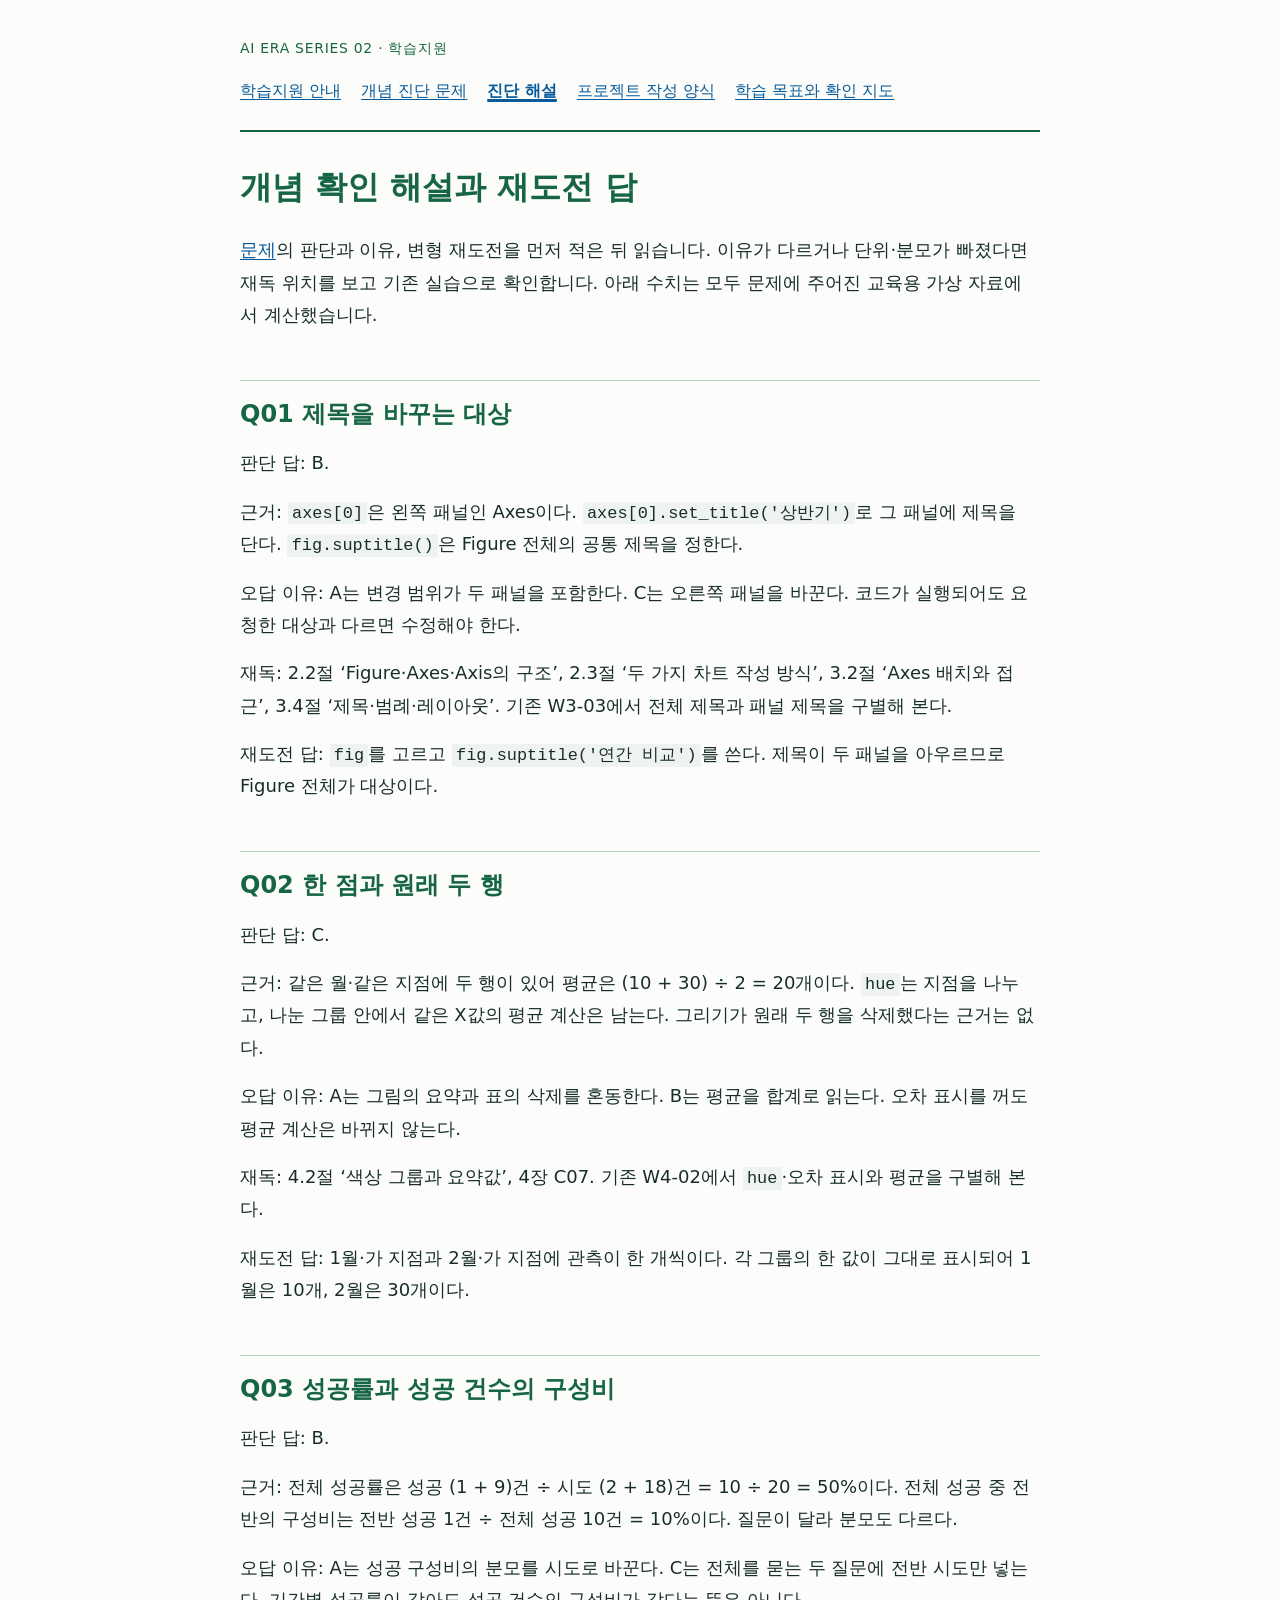
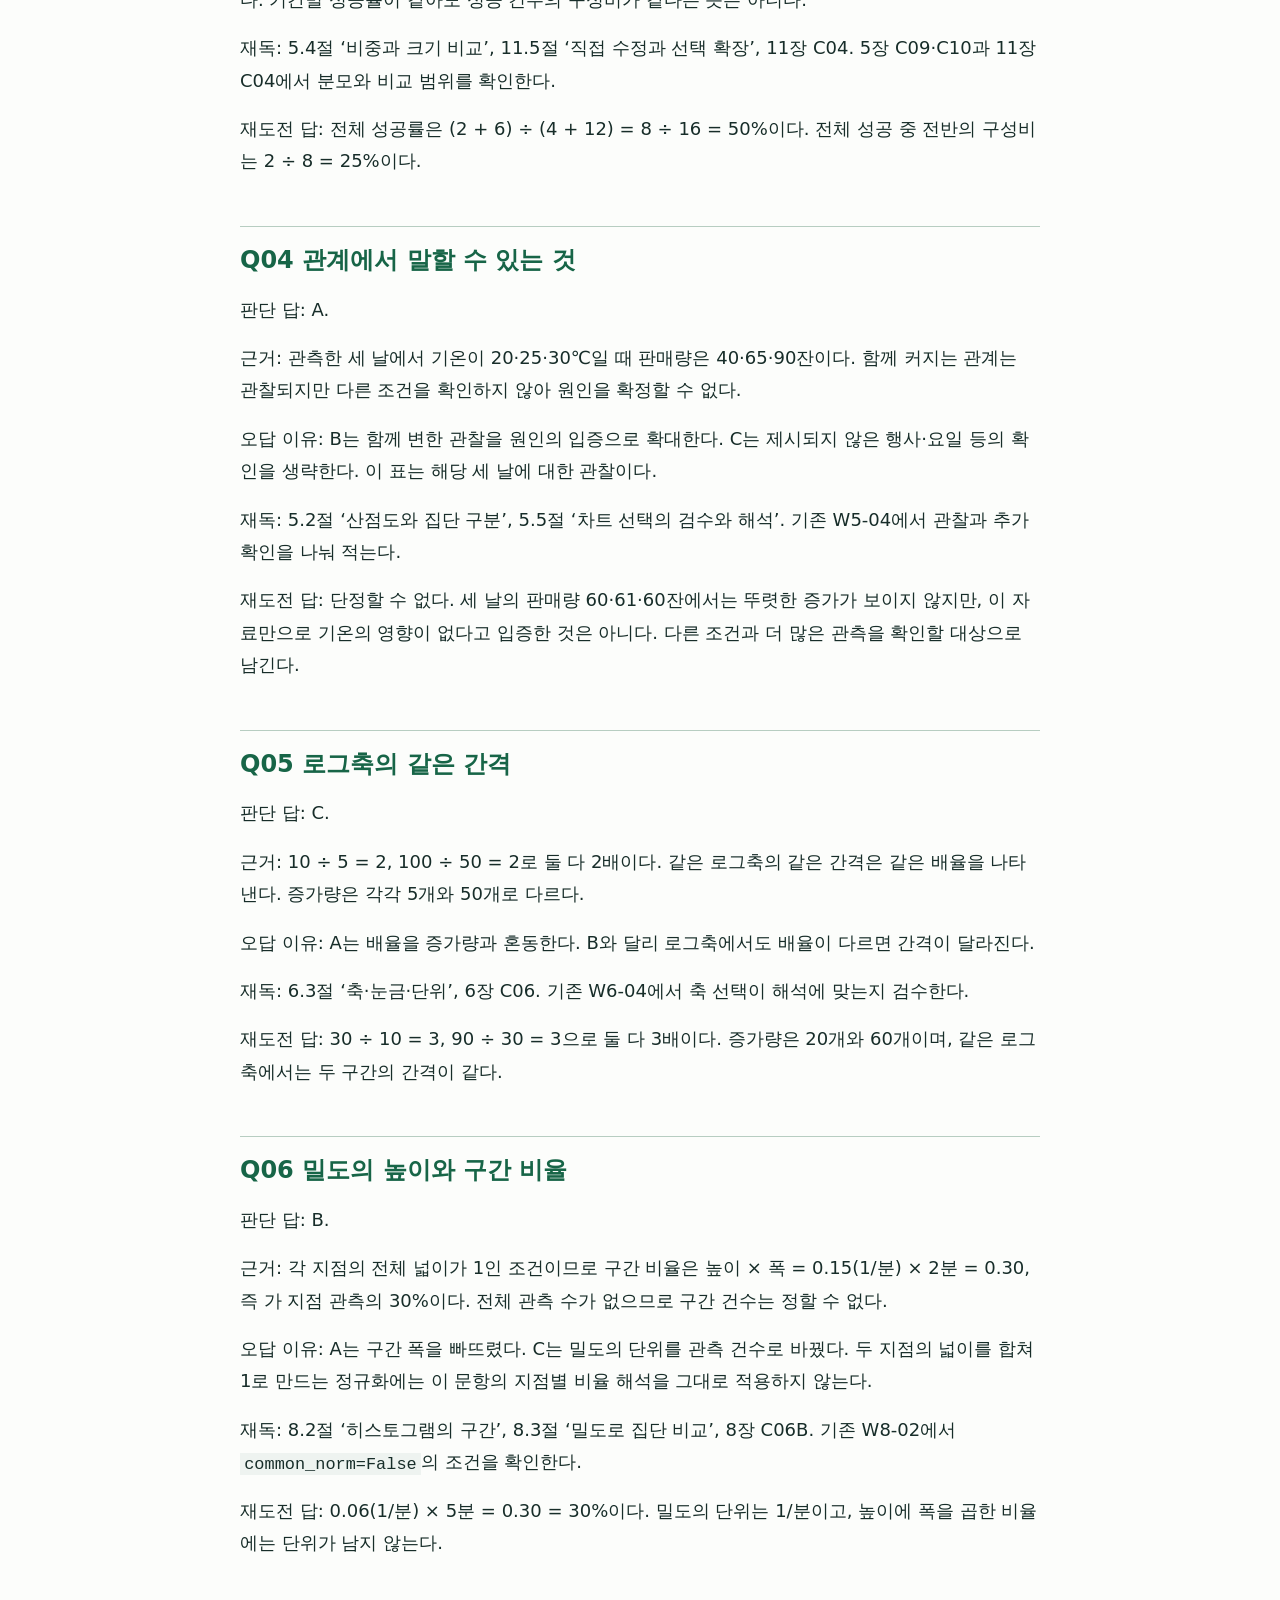
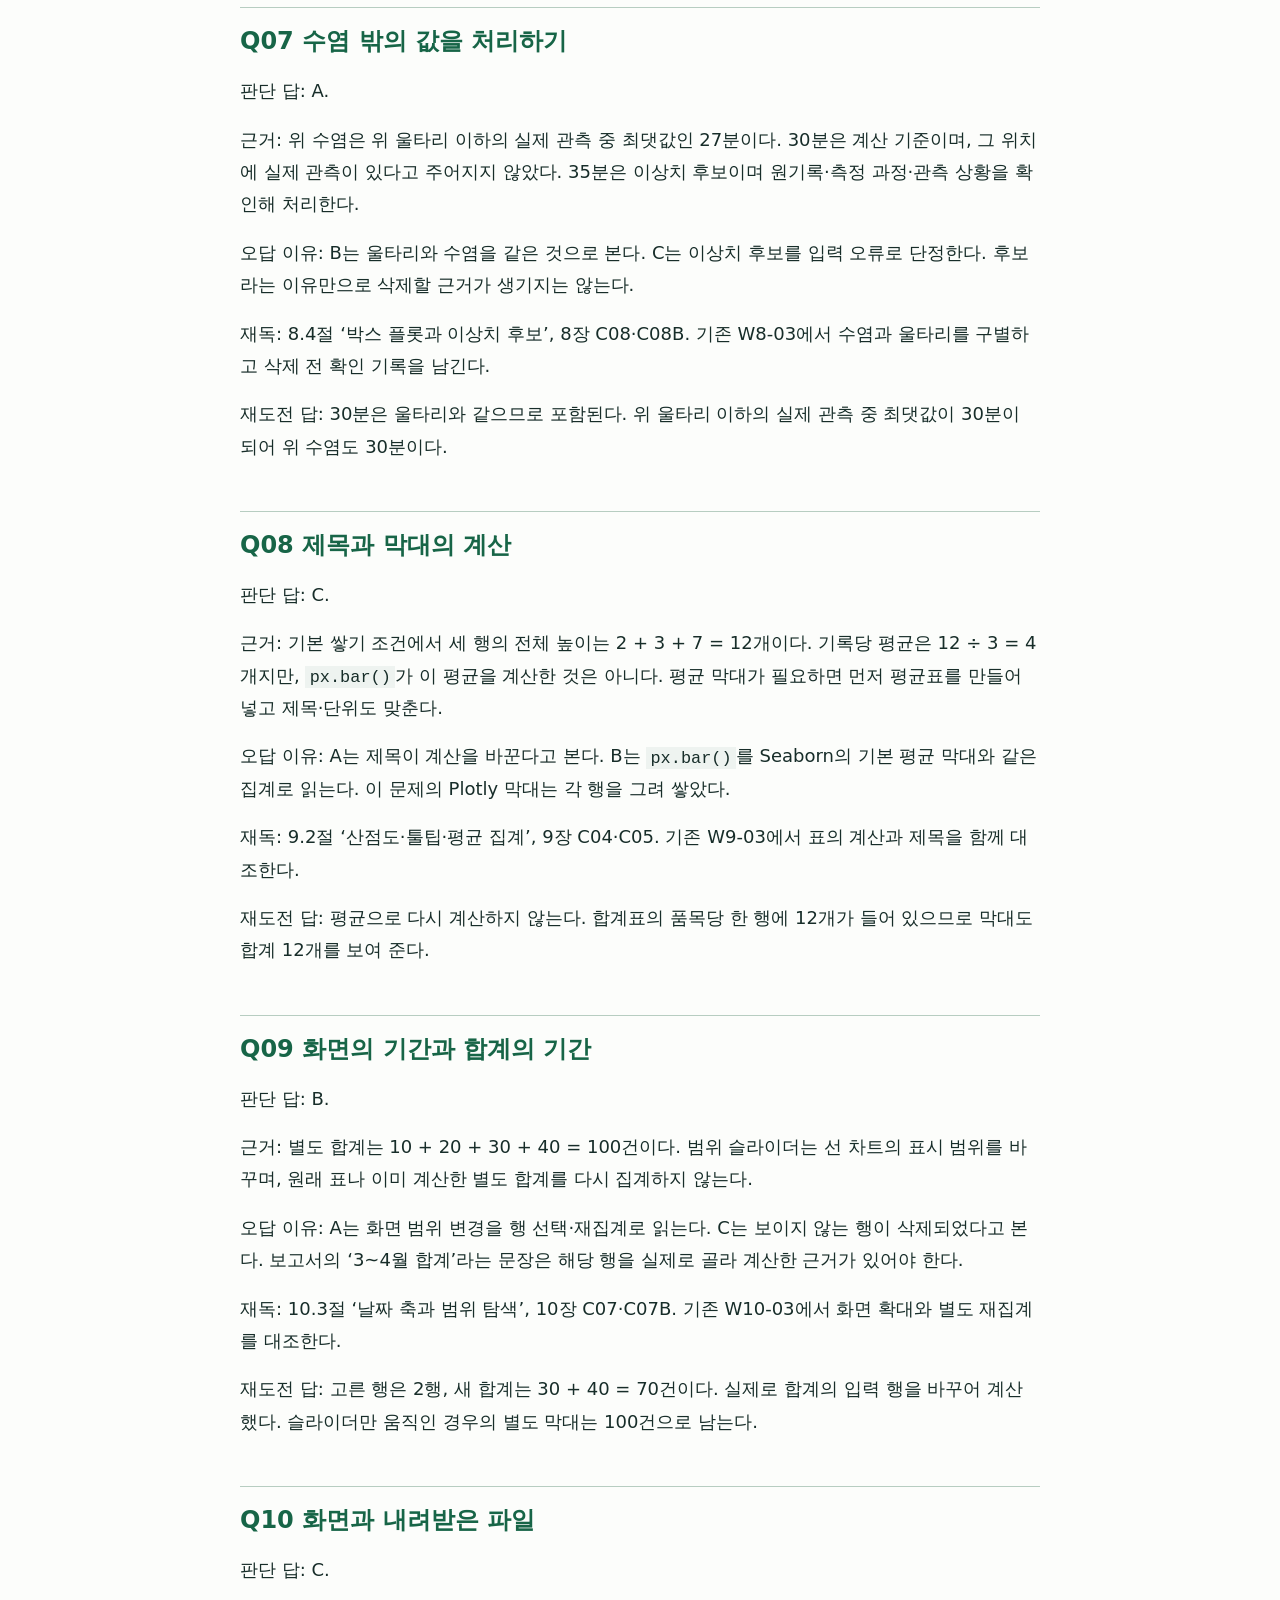
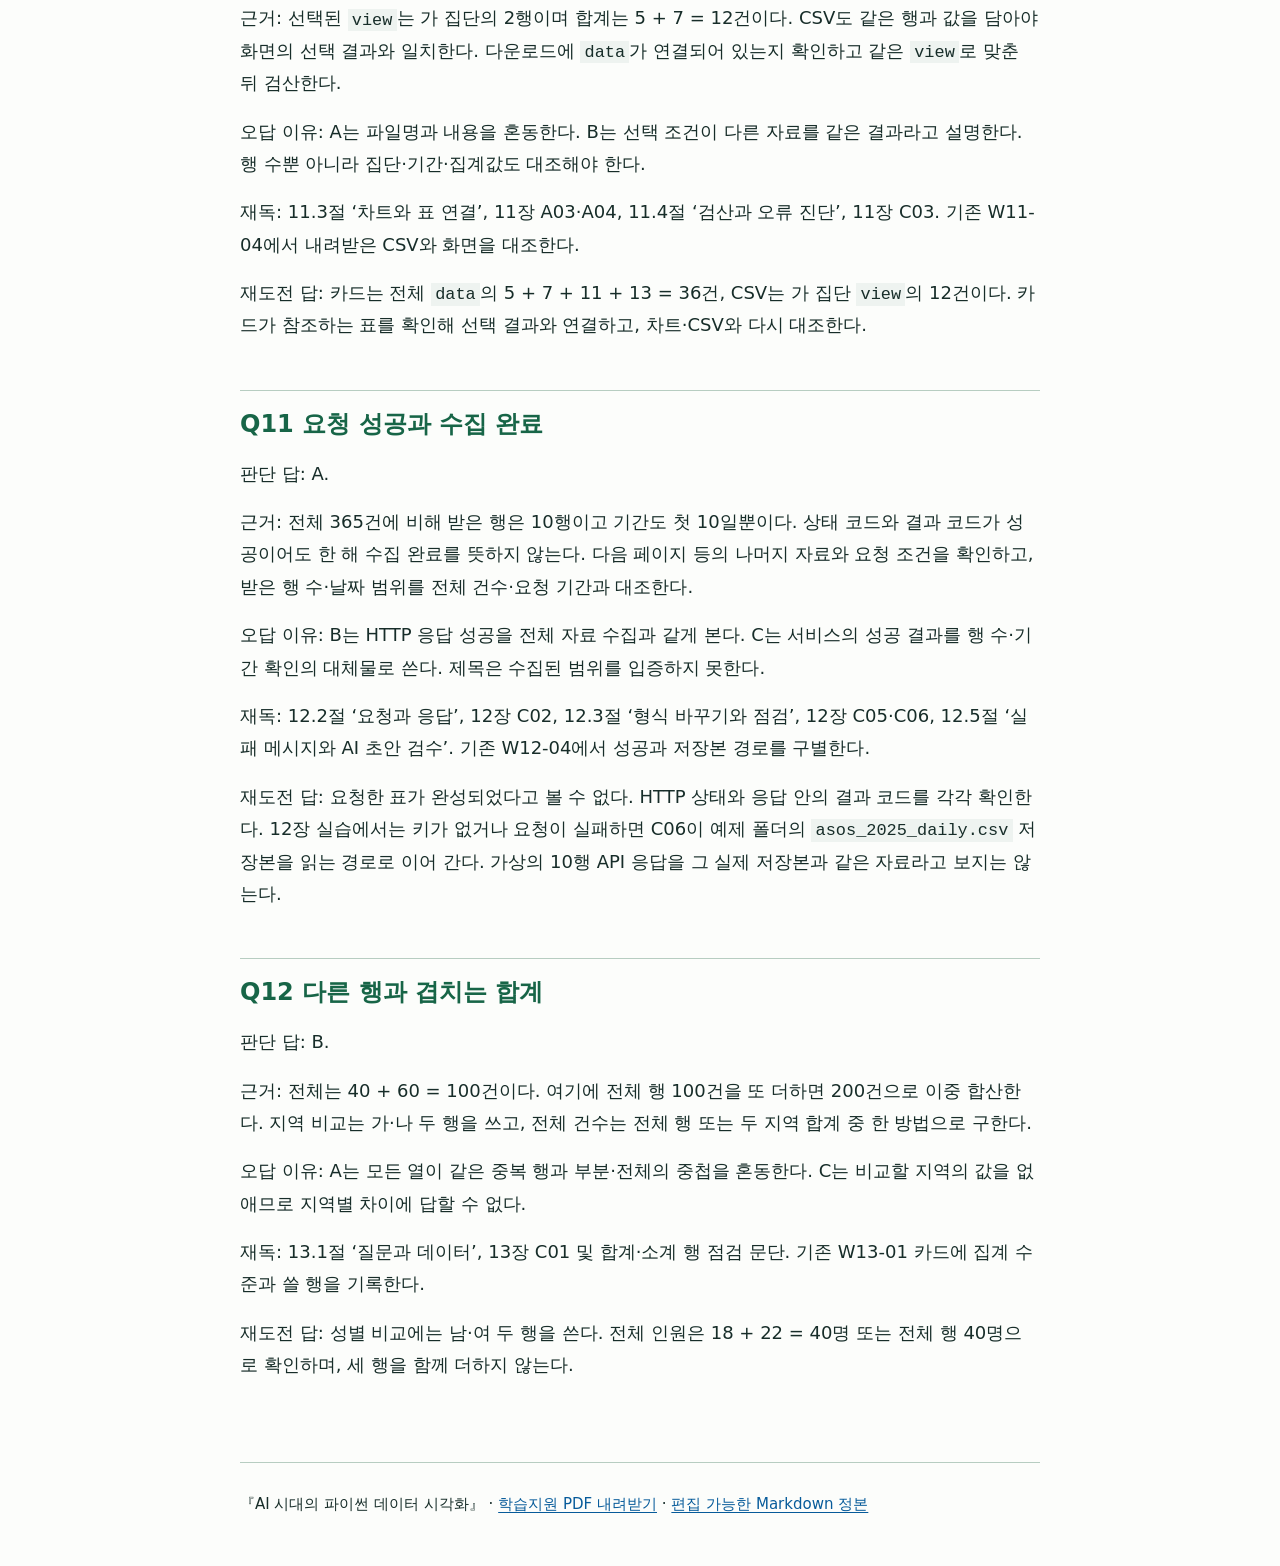
==== learning-support/answers.html @ 8253a382 "Update examples for 13 chapters and learning support" ====
<!doctype html>
<html lang="ko"><head><meta charset="utf-8"><meta name="viewport" content="width=device-width, initial-scale=1">
<title>개념 확인 해설과 재도전 답 | 파이썬 데이터 시각화 학습지원</title><link rel="stylesheet" href="support.css"></head>
<body><a class="skip" href="#main">본문으로 건너뛰기</a><header><p class="series">AI ERA SERIES 02 · 학습지원</p>
<nav aria-label="학습지원 자료"><a href="README.html">학습지원 안내</a>
<a href="concept-checks.html">개념 진단 문제</a>
<a href="answers.html" aria-current="page">진단 해설</a>
<a href="project-template.html">프로젝트 작성 양식</a>
<a href="learning-map.html">학습 목표와 확인 지도</a></nav></header><main id="main"><h1 id="개념-확인-해설과-재도전-답">개념 확인 해설과 재도전 답</h1>
<p><a href="concept-checks.html">문제</a>의 판단과 이유, 변형 재도전을 먼저 적은 뒤 읽습니다. 이유가 다르거나 단위·분모가 빠졌다면 재독 위치를 보고 기존 실습으로 확인합니다. 아래 수치는 모두 문제에 주어진 교육용 가상 자료에서 계산했습니다.</p>
<h2 id="q01-제목을-바꾸는-대상">Q01 제목을 바꾸는 대상</h2>
<p>판단 답: B.</p>
<p>근거: <code>axes[0]</code>은 왼쪽 패널인 Axes이다. <code>axes[0].set_title('상반기')</code>로 그 패널에 제목을 단다. <code>fig.suptitle()</code>은 Figure 전체의 공통 제목을 정한다.</p>
<p>오답 이유: A는 변경 범위가 두 패널을 포함한다. C는 오른쪽 패널을 바꾼다. 코드가 실행되어도 요청한 대상과 다르면 수정해야 한다.</p>
<p>재독: 2.2절 ‘Figure·Axes·Axis의 구조’, 2.3절 ‘두 가지 차트 작성 방식’, 3.2절 ‘Axes 배치와 접근’, 3.4절 ‘제목·범례·레이아웃’. 기존 W3-03에서 전체 제목과 패널 제목을 구별해 본다.</p>
<p>재도전 답: <code>fig</code>를 고르고 <code>fig.suptitle('연간 비교')</code>를 쓴다. 제목이 두 패널을 아우르므로 Figure 전체가 대상이다.</p>
<h2 id="q02-한-점과-원래-두-행">Q02 한 점과 원래 두 행</h2>
<p>판단 답: C.</p>
<p>근거: 같은 월·같은 지점에 두 행이 있어 평균은 (10 + 30) ÷ 2 = 20개이다. <code>hue</code>는 지점을 나누고, 나눈 그룹 안에서 같은 X값의 평균 계산은 남는다. 그리기가 원래 두 행을 삭제했다는 근거는 없다.</p>
<p>오답 이유: A는 그림의 요약과 표의 삭제를 혼동한다. B는 평균을 합계로 읽는다. 오차 표시를 꺼도 평균 계산은 바뀌지 않는다.</p>
<p>재독: 4.2절 ‘색상 그룹과 요약값’, 4장 C07. 기존 W4-02에서 <code>hue</code>·오차 표시와 평균을 구별해 본다.</p>
<p>재도전 답: 1월·가 지점과 2월·가 지점에 관측이 한 개씩이다. 각 그룹의 한 값이 그대로 표시되어 1월은 10개, 2월은 30개이다.</p>
<h2 id="q03-성공률과-성공-건수의-구성비">Q03 성공률과 성공 건수의 구성비</h2>
<p>판단 답: B.</p>
<p>근거: 전체 성공률은 성공 (1 + 9)건 ÷ 시도 (2 + 18)건 = 10 ÷ 20 = 50%이다. 전체 성공 중 전반의 구성비는 전반 성공 1건 ÷ 전체 성공 10건 = 10%이다. 질문이 달라 분모도 다르다.</p>
<p>오답 이유: A는 성공 구성비의 분모를 시도로 바꾼다. C는 전체를 묻는 두 질문에 전반 시도만 넣는다. 기간별 성공률이 같아도 성공 건수의 구성비가 같다는 뜻은 아니다.</p>
<p>재독: 5.4절 ‘비중과 크기 비교’, 11.5절 ‘직접 수정과 선택 확장’, 11장 C04. 5장 C09·C10과 11장 C04에서 분모와 비교 범위를 확인한다.</p>
<p>재도전 답: 전체 성공률은 (2 + 6) ÷ (4 + 12) = 8 ÷ 16 = 50%이다. 전체 성공 중 전반의 구성비는 2 ÷ 8 = 25%이다.</p>
<h2 id="q04-관계에서-말할-수-있는-것">Q04 관계에서 말할 수 있는 것</h2>
<p>판단 답: A.</p>
<p>근거: 관측한 세 날에서 기온이 20·25·30℃일 때 판매량은 40·65·90잔이다. 함께 커지는 관계는 관찰되지만 다른 조건을 확인하지 않아 원인을 확정할 수 없다.</p>
<p>오답 이유: B는 함께 변한 관찰을 원인의 입증으로 확대한다. C는 제시되지 않은 행사·요일 등의 확인을 생략한다. 이 표는 해당 세 날에 대한 관찰이다.</p>
<p>재독: 5.2절 ‘산점도와 집단 구분’, 5.5절 ‘차트 선택의 검수와 해석’. 기존 W5-04에서 관찰과 추가 확인을 나눠 적는다.</p>
<p>재도전 답: 단정할 수 없다. 세 날의 판매량 60·61·60잔에서는 뚜렷한 증가가 보이지 않지만, 이 자료만으로 기온의 영향이 없다고 입증한 것은 아니다. 다른 조건과 더 많은 관측을 확인할 대상으로 남긴다.</p>
<h2 id="q05-로그축의-같은-간격">Q05 로그축의 같은 간격</h2>
<p>판단 답: C.</p>
<p>근거: 10 ÷ 5 = 2, 100 ÷ 50 = 2로 둘 다 2배이다. 같은 로그축의 같은 간격은 같은 배율을 나타낸다. 증가량은 각각 5개와 50개로 다르다.</p>
<p>오답 이유: A는 배율을 증가량과 혼동한다. B와 달리 로그축에서도 배율이 다르면 간격이 달라진다.</p>
<p>재독: 6.3절 ‘축·눈금·단위’, 6장 C06. 기존 W6-04에서 축 선택이 해석에 맞는지 검수한다.</p>
<p>재도전 답: 30 ÷ 10 = 3, 90 ÷ 30 = 3으로 둘 다 3배이다. 증가량은 20개와 60개이며, 같은 로그축에서는 두 구간의 간격이 같다.</p>
<h2 id="q06-밀도의-높이와-구간-비율">Q06 밀도의 높이와 구간 비율</h2>
<p>판단 답: B.</p>
<p>근거: 각 지점의 전체 넓이가 1인 조건이므로 구간 비율은 높이 × 폭 = 0.15(1/분) × 2분 = 0.30, 즉 가 지점 관측의 30%이다. 전체 관측 수가 없으므로 구간 건수는 정할 수 없다.</p>
<p>오답 이유: A는 구간 폭을 빠뜨렸다. C는 밀도의 단위를 관측 건수로 바꿨다. 두 지점의 넓이를 합쳐 1로 만드는 정규화에는 이 문항의 지점별 비율 해석을 그대로 적용하지 않는다.</p>
<p>재독: 8.2절 ‘히스토그램의 구간’, 8.3절 ‘밀도로 집단 비교’, 8장 C06B. 기존 W8-02에서 <code>common_norm=False</code>의 조건을 확인한다.</p>
<p>재도전 답: 0.06(1/분) × 5분 = 0.30 = 30%이다. 밀도의 단위는 1/분이고, 높이에 폭을 곱한 비율에는 단위가 남지 않는다.</p>
<h2 id="q07-수염-밖의-값을-처리하기">Q07 수염 밖의 값을 처리하기</h2>
<p>판단 답: A.</p>
<p>근거: 위 수염은 위 울타리 이하의 실제 관측 중 최댓값인 27분이다. 30분은 계산 기준이며, 그 위치에 실제 관측이 있다고 주어지지 않았다. 35분은 이상치 후보이며 원기록·측정 과정·관측 상황을 확인해 처리한다.</p>
<p>오답 이유: B는 울타리와 수염을 같은 것으로 본다. C는 이상치 후보를 입력 오류로 단정한다. 후보라는 이유만으로 삭제할 근거가 생기지는 않는다.</p>
<p>재독: 8.4절 ‘박스 플롯과 이상치 후보’, 8장 C08·C08B. 기존 W8-03에서 수염과 울타리를 구별하고 삭제 전 확인 기록을 남긴다.</p>
<p>재도전 답: 30분은 울타리와 같으므로 포함된다. 위 울타리 이하의 실제 관측 중 최댓값이 30분이 되어 위 수염도 30분이다.</p>
<h2 id="q08-제목과-막대의-계산">Q08 제목과 막대의 계산</h2>
<p>판단 답: C.</p>
<p>근거: 기본 쌓기 조건에서 세 행의 전체 높이는 2 + 3 + 7 = 12개이다. 기록당 평균은 12 ÷ 3 = 4개지만, <code>px.bar()</code>가 이 평균을 계산한 것은 아니다. 평균 막대가 필요하면 먼저 평균표를 만들어 넣고 제목·단위도 맞춘다.</p>
<p>오답 이유: A는 제목이 계산을 바꾼다고 본다. B는 <code>px.bar()</code>를 Seaborn의 기본 평균 막대와 같은 집계로 읽는다. 이 문제의 Plotly 막대는 각 행을 그려 쌓았다.</p>
<p>재독: 9.2절 ‘산점도·툴팁·평균 집계’, 9장 C04·C05. 기존 W9-03에서 표의 계산과 제목을 함께 대조한다.</p>
<p>재도전 답: 평균으로 다시 계산하지 않는다. 합계표의 품목당 한 행에 12개가 들어 있으므로 막대도 합계 12개를 보여 준다.</p>
<h2 id="q09-화면의-기간과-합계의-기간">Q09 화면의 기간과 합계의 기간</h2>
<p>판단 답: B.</p>
<p>근거: 별도 합계는 10 + 20 + 30 + 40 = 100건이다. 범위 슬라이더는 선 차트의 표시 범위를 바꾸며, 원래 표나 이미 계산한 별도 합계를 다시 집계하지 않는다.</p>
<p>오답 이유: A는 화면 범위 변경을 행 선택·재집계로 읽는다. C는 보이지 않는 행이 삭제되었다고 본다. 보고서의 ‘3~4월 합계’라는 문장은 해당 행을 실제로 골라 계산한 근거가 있어야 한다.</p>
<p>재독: 10.3절 ‘날짜 축과 범위 탐색’, 10장 C07·C07B. 기존 W10-03에서 화면 확대와 별도 재집계를 대조한다.</p>
<p>재도전 답: 고른 행은 2행, 새 합계는 30 + 40 = 70건이다. 실제로 합계의 입력 행을 바꾸어 계산했다. 슬라이더만 움직인 경우의 별도 막대는 100건으로 남는다.</p>
<h2 id="q10-화면과-내려받은-파일">Q10 화면과 내려받은 파일</h2>
<p>판단 답: C.</p>
<p>근거: 선택된 <code>view</code>는 가 집단의 2행이며 합계는 5 + 7 = 12건이다. CSV도 같은 행과 값을 담아야 화면의 선택 결과와 일치한다. 다운로드에 <code>data</code>가 연결되어 있는지 확인하고 같은 <code>view</code>로 맞춘 뒤 검산한다.</p>
<p>오답 이유: A는 파일명과 내용을 혼동한다. B는 선택 조건이 다른 자료를 같은 결과라고 설명한다. 행 수뿐 아니라 집단·기간·집계값도 대조해야 한다.</p>
<p>재독: 11.3절 ‘차트와 표 연결’, 11장 A03·A04, 11.4절 ‘검산과 오류 진단’, 11장 C03. 기존 W11-04에서 내려받은 CSV와 화면을 대조한다.</p>
<p>재도전 답: 카드는 전체 <code>data</code>의 5 + 7 + 11 + 13 = 36건, CSV는 가 집단 <code>view</code>의 12건이다. 카드가 참조하는 표를 확인해 선택 결과와 연결하고, 차트·CSV와 다시 대조한다.</p>
<h2 id="q11-요청-성공과-수집-완료">Q11 요청 성공과 수집 완료</h2>
<p>판단 답: A.</p>
<p>근거: 전체 365건에 비해 받은 행은 10행이고 기간도 첫 10일뿐이다. 상태 코드와 결과 코드가 성공이어도 한 해 수집 완료를 뜻하지 않는다. 다음 페이지 등의 나머지 자료와 요청 조건을 확인하고, 받은 행 수·날짜 범위를 전체 건수·요청 기간과 대조한다.</p>
<p>오답 이유: B는 HTTP 응답 성공을 전체 자료 수집과 같게 본다. C는 서비스의 성공 결과를 행 수·기간 확인의 대체물로 쓴다. 제목은 수집된 범위를 입증하지 못한다.</p>
<p>재독: 12.2절 ‘요청과 응답’, 12장 C02, 12.3절 ‘형식 바꾸기와 점검’, 12장 C05·C06, 12.5절 ‘실패 메시지와 AI 초안 검수’. 기존 W12-04에서 성공과 저장본 경로를 구별한다.</p>
<p>재도전 답: 요청한 표가 완성되었다고 볼 수 없다. HTTP 상태와 응답 안의 결과 코드를 각각 확인한다. 12장 실습에서는 키가 없거나 요청이 실패하면 C06이 예제 폴더의 <code>asos_2025_daily.csv</code> 저장본을 읽는 경로로 이어 간다. 가상의 10행 API 응답을 그 실제 저장본과 같은 자료라고 보지는 않는다.</p>
<h2 id="q12-다른-행과-겹치는-합계">Q12 다른 행과 겹치는 합계</h2>
<p>판단 답: B.</p>
<p>근거: 전체는 40 + 60 = 100건이다. 여기에 전체 행 100건을 또 더하면 200건으로 이중 합산한다. 지역 비교는 가·나 두 행을 쓰고, 전체 건수는 전체 행 또는 두 지역 합계 중 한 방법으로 구한다.</p>
<p>오답 이유: A는 모든 열이 같은 중복 행과 부분·전체의 중첩을 혼동한다. C는 비교할 지역의 값을 없애므로 지역별 차이에 답할 수 없다.</p>
<p>재독: 13.1절 ‘질문과 데이터’, 13장 C01 및 합계·소계 행 점검 문단. 기존 W13-01 카드에 집계 수준과 쓸 행을 기록한다.</p>
<p>재도전 답: 성별 비교에는 남·여 두 행을 쓴다. 전체 인원은 18 + 22 = 40명 또는 전체 행 40명으로 확인하며, 세 행을 함께 더하지 않는다.</p>
</main>
<footer><p>『AI 시대의 파이썬 데이터 시각화』 · <a href="study-guide.pdf">학습지원 PDF 내려받기</a> · <a href="answers.md">편집 가능한 Markdown 정본</a></p></footer></body></html>
---- learning-support/support.css ----
:root { color-scheme: light; --ink:#172d29; --green:#176547; --line:#b7cdc1; }
* { box-sizing:border-box; }
html { font-size:100%; scroll-padding-top:1rem; }
body { margin:0; color:var(--ink); background:#fcfdfb; font-family:system-ui,-apple-system,"Noto Sans KR","Malgun Gothic",sans-serif; font-size:1.125rem; line-height:1.8; overflow-wrap:anywhere; }
header,main,footer { width:min(100% - 2rem, 50rem); margin-inline:auto; }
header { padding-block:1.5rem; border-bottom:2px solid var(--green); }
.series { font-size:.875rem; letter-spacing:.05em; color:var(--green); }
nav { display:flex; flex-wrap:wrap; gap:.5rem 1.25rem; font-size:1rem; }
nav a[aria-current] { font-weight:700; text-decoration-thickness:3px; }
main { padding-block:2rem 4rem; }
h1,h2,h3 { color:var(--green); line-height:1.45; overflow-wrap:anywhere; }
h1 { font-size:2rem; margin:0 0 1.5rem; }
h2 { font-size:1.5rem; margin:3rem 0 1rem; padding-top:1rem; border-top:1px solid var(--line); }
h3 { font-size:1.15rem; margin:2rem 0 .75rem; }
p,ul,ol { margin-block:.75rem 1rem; }
li { margin-block:.5rem; }
a { color:#075b9a; text-underline-offset:.18em; }
a:focus-visible, [tabindex]:focus-visible { outline:3px solid #965400; outline-offset:4px; }
code { font: .94em/1.6 ui-monospace,"D2Coding",monospace; background:#eef3f0; padding:.1em .25em; white-space:break-spaces; }
pre { padding:1rem; background:#eef3f0; overflow:auto; white-space:pre-wrap; }
pre code { padding:0; }
blockquote { margin:1.5rem 0; border-left:4px solid var(--green); padding:.2rem 1rem; }
.table-scroll { max-width:100%; overflow-x:auto; margin-block:1.5rem; }
table { border-collapse:collapse; width:100%; font-size:1rem; line-height:1.7; }
th,td { border:1px solid var(--line); padding:.9rem; text-align:left; vertical-align:top; min-width:6rem; }
th { background:#eaf2ed; }
footer { border-top:1px solid var(--line); padding-block:1rem 2rem; font-size:.94rem; }
.skip { position:absolute; top:.5rem; left:.5rem; padding:.5rem 1rem; background:white; transform:translateY(-200%); }
.skip:focus { transform:translateY(0); z-index:2; }
@media (max-width:35rem) { body { font-size:1rem; } h1 { font-size:1.65rem; } h2 { font-size:1.3rem; } th,td { padding:.6rem; } }
@media print { nav,.skip { display:none; } body { font-size:12pt; line-height:1.6; background:white; } h2,h3 { break-after:avoid; } }
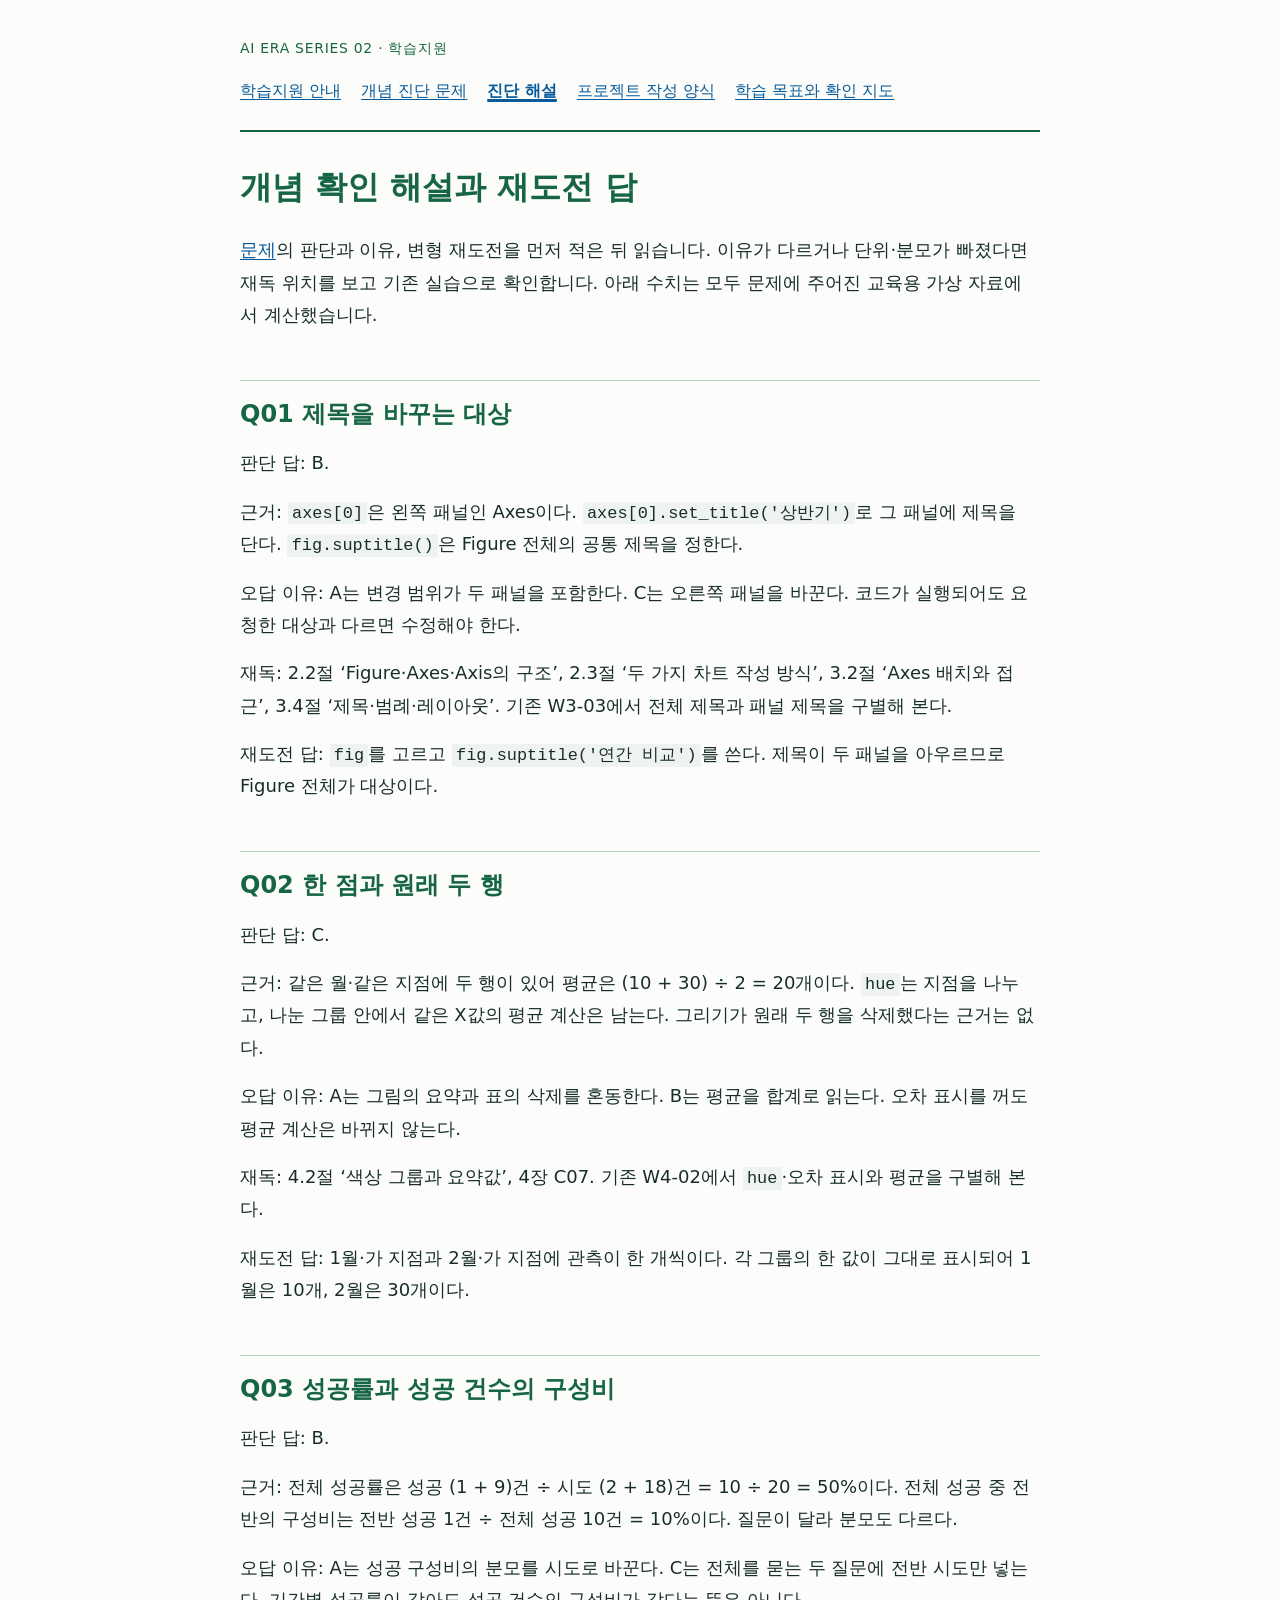
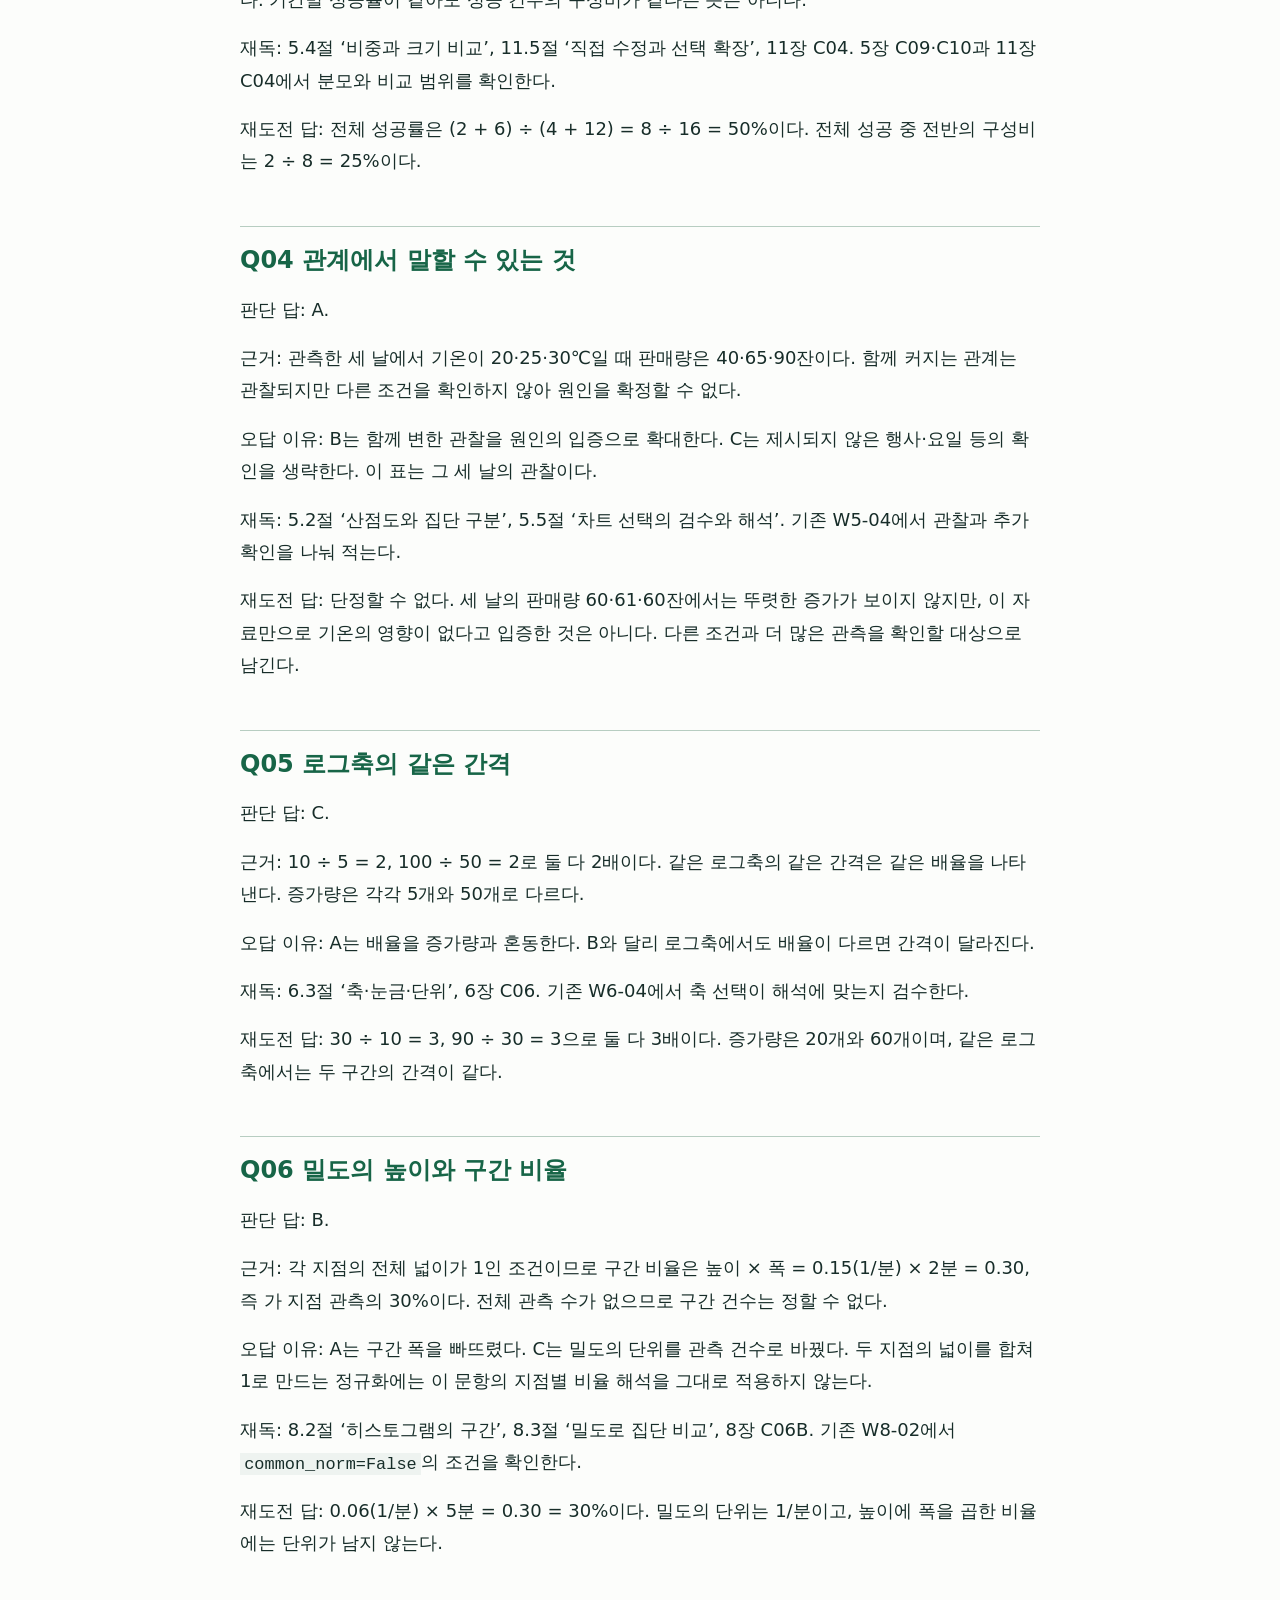
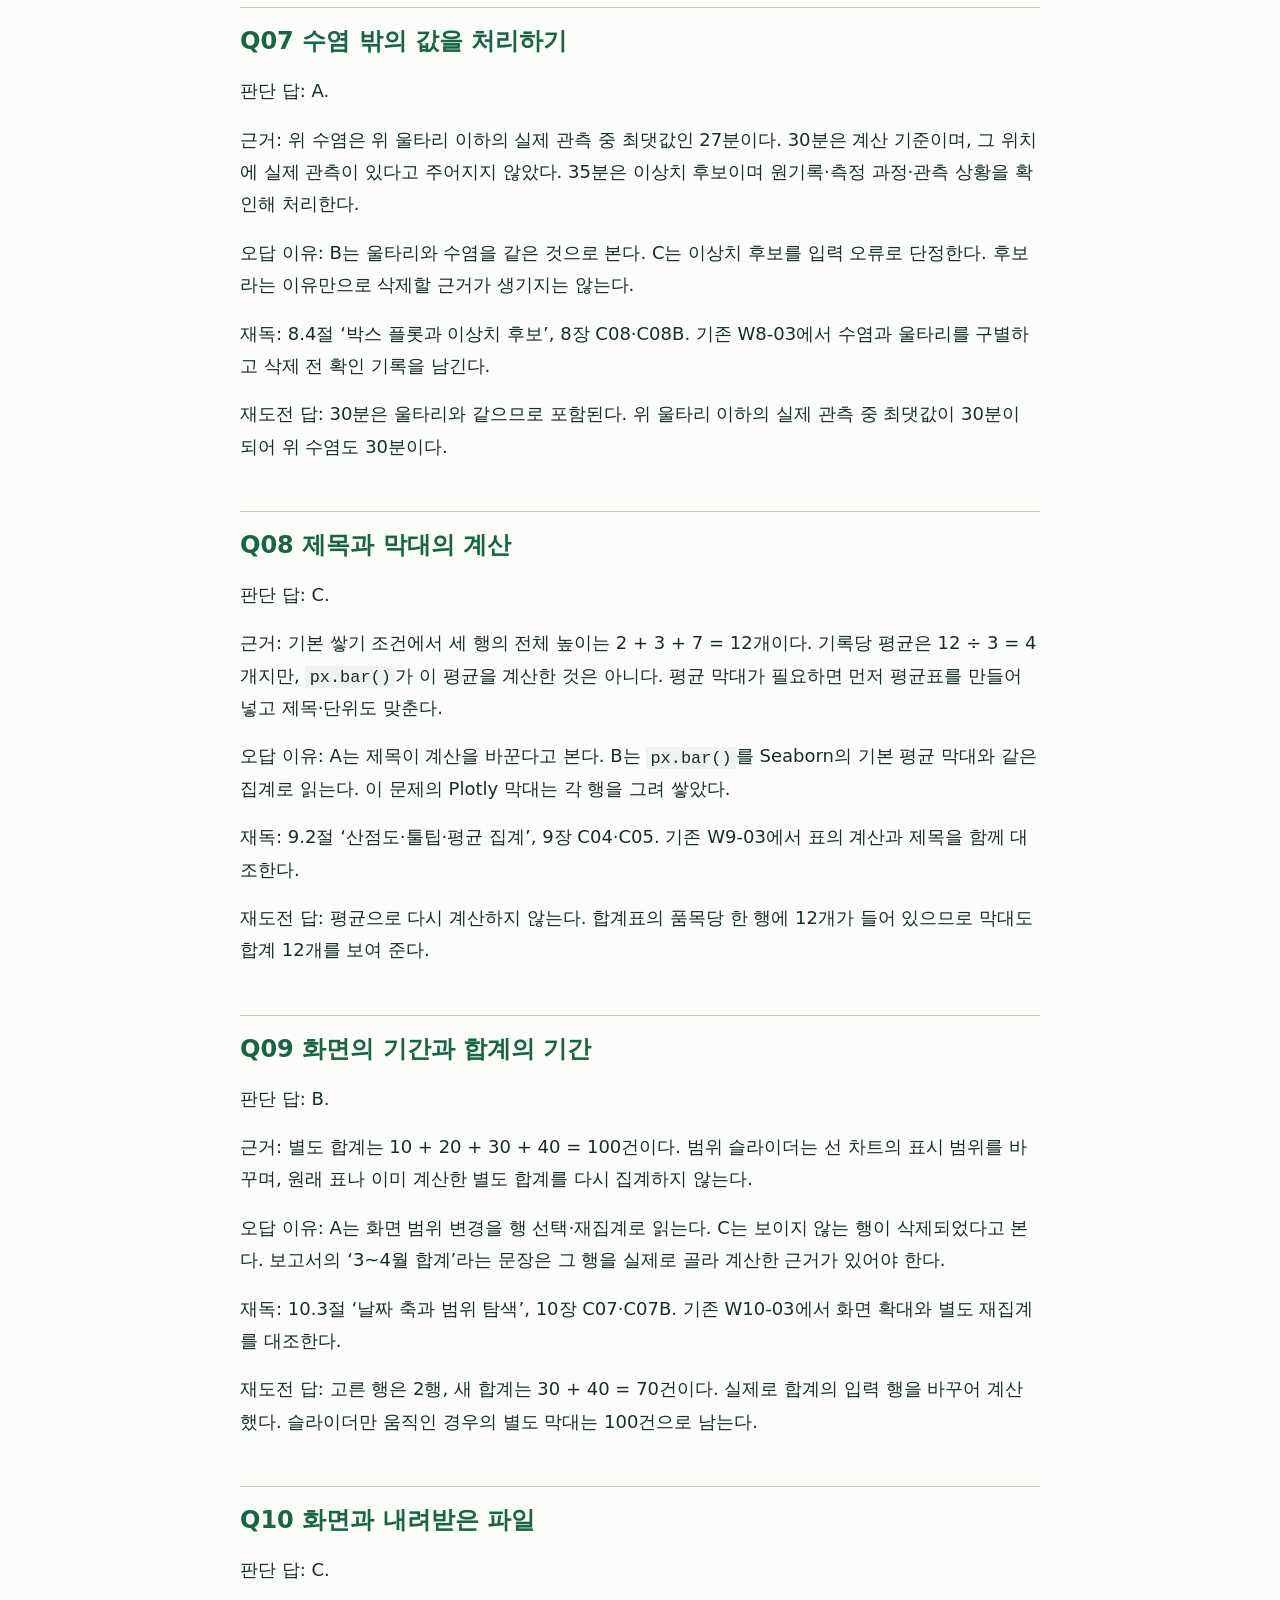
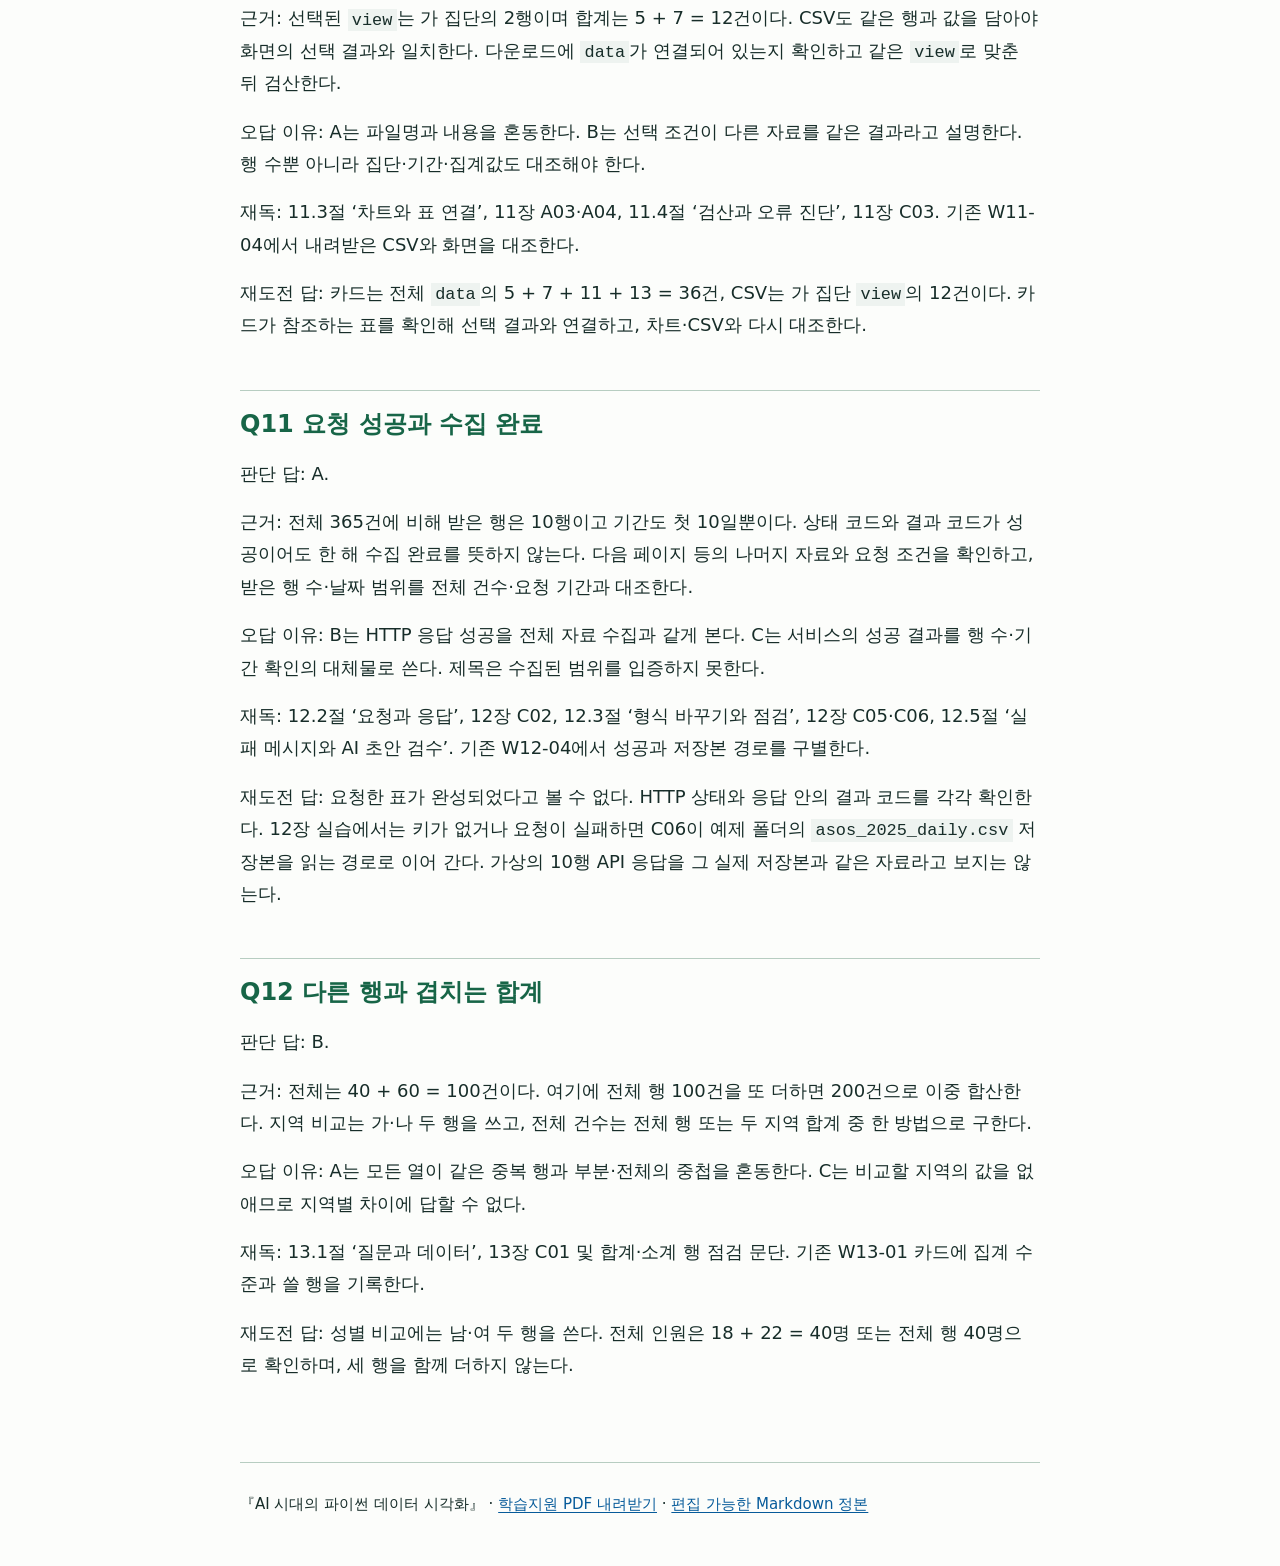
==== commit 00361596: "Sync notebooks and learning support with the current book text" ====
--- a/learning-support/answers.html
+++ b/learning-support/answers.html
@@ -29,7 +29,7 @@
 <h2 id="q04-관계에서-말할-수-있는-것">Q04 관계에서 말할 수 있는 것</h2>
 <p>판단 답: A.</p>
 <p>근거: 관측한 세 날에서 기온이 20·25·30℃일 때 판매량은 40·65·90잔이다. 함께 커지는 관계는 관찰되지만 다른 조건을 확인하지 않아 원인을 확정할 수 없다.</p>
-<p>오답 이유: B는 함께 변한 관찰을 원인의 입증으로 확대한다. C는 제시되지 않은 행사·요일 등의 확인을 생략한다. 이 표는 해당 세 날에 대한 관찰이다.</p>
+<p>오답 이유: B는 함께 변한 관찰을 원인의 입증으로 확대한다. C는 제시되지 않은 행사·요일 등의 확인을 생략한다. 이 표는 그 세 날의 관찰이다.</p>
 <p>재독: 5.2절 ‘산점도와 집단 구분’, 5.5절 ‘차트 선택의 검수와 해석’. 기존 W5-04에서 관찰과 추가 확인을 나눠 적는다.</p>
 <p>재도전 답: 단정할 수 없다. 세 날의 판매량 60·61·60잔에서는 뚜렷한 증가가 보이지 않지만, 이 자료만으로 기온의 영향이 없다고 입증한 것은 아니다. 다른 조건과 더 많은 관측을 확인할 대상으로 남긴다.</p>
 <h2 id="q05-로그축의-같은-간격">Q05 로그축의 같은 간격</h2>
@@ -59,7 +59,7 @@
 <h2 id="q09-화면의-기간과-합계의-기간">Q09 화면의 기간과 합계의 기간</h2>
 <p>판단 답: B.</p>
 <p>근거: 별도 합계는 10 + 20 + 30 + 40 = 100건이다. 범위 슬라이더는 선 차트의 표시 범위를 바꾸며, 원래 표나 이미 계산한 별도 합계를 다시 집계하지 않는다.</p>
-<p>오답 이유: A는 화면 범위 변경을 행 선택·재집계로 읽는다. C는 보이지 않는 행이 삭제되었다고 본다. 보고서의 ‘3~4월 합계’라는 문장은 해당 행을 실제로 골라 계산한 근거가 있어야 한다.</p>
+<p>오답 이유: A는 화면 범위 변경을 행 선택·재집계로 읽는다. C는 보이지 않는 행이 삭제되었다고 본다. 보고서의 ‘3~4월 합계’라는 문장은 그 행을 실제로 골라 계산한 근거가 있어야 한다.</p>
 <p>재독: 10.3절 ‘날짜 축과 범위 탐색’, 10장 C07·C07B. 기존 W10-03에서 화면 확대와 별도 재집계를 대조한다.</p>
 <p>재도전 답: 고른 행은 2행, 새 합계는 30 + 40 = 70건이다. 실제로 합계의 입력 행을 바꾸어 계산했다. 슬라이더만 움직인 경우의 별도 막대는 100건으로 남는다.</p>
 <h2 id="q10-화면과-내려받은-파일">Q10 화면과 내려받은 파일</h2>
